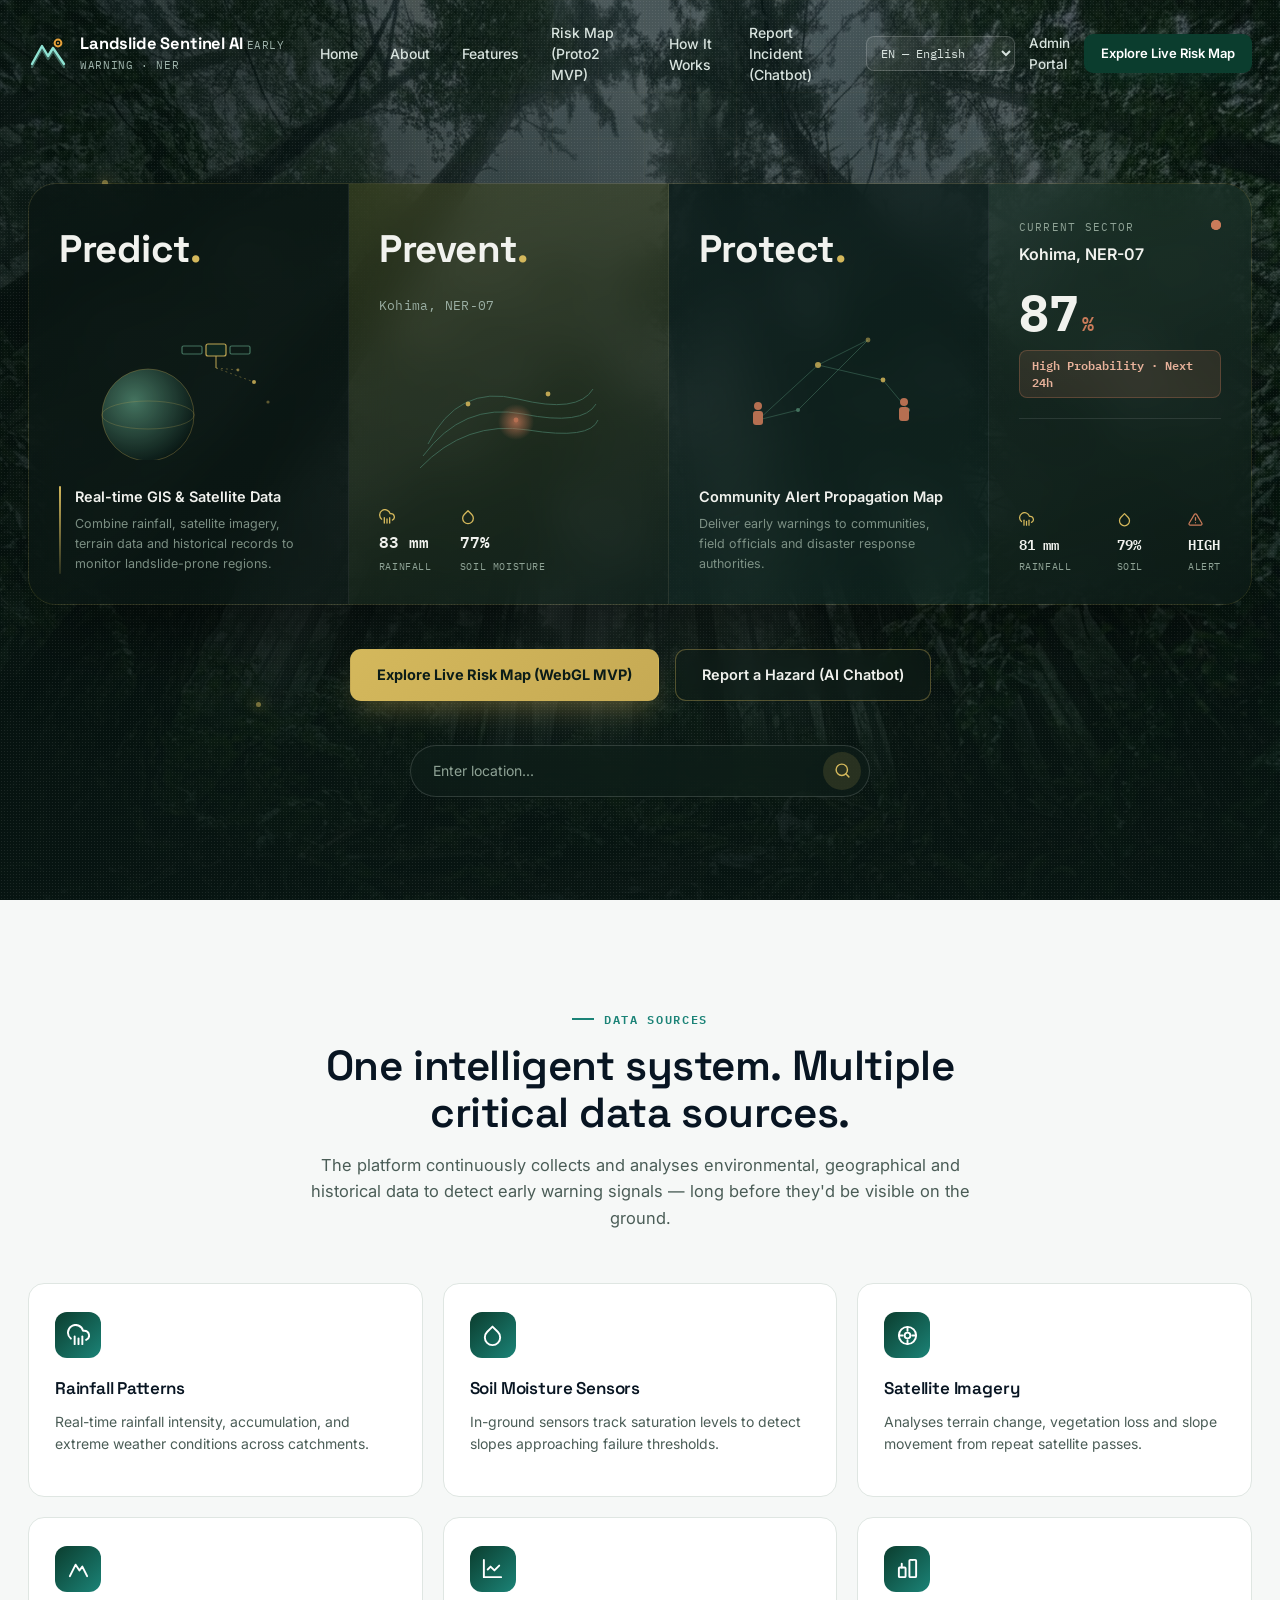
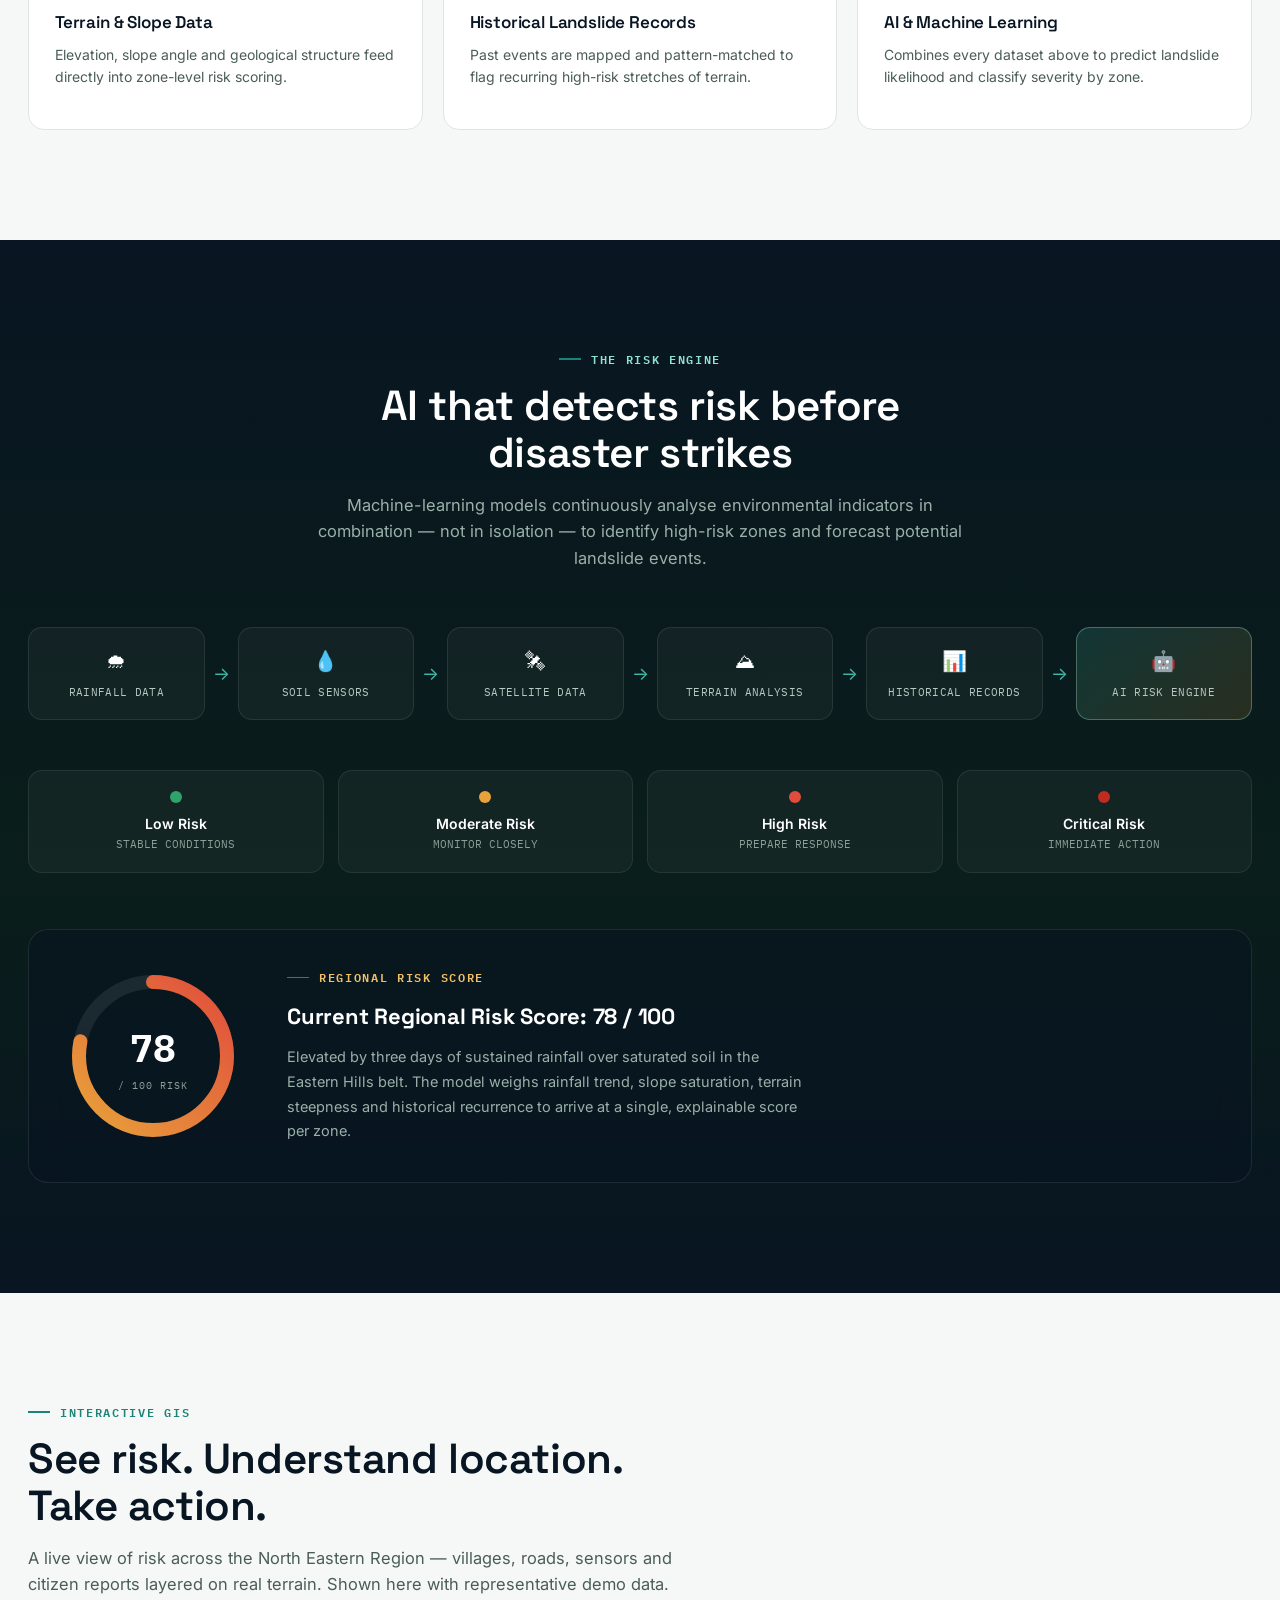
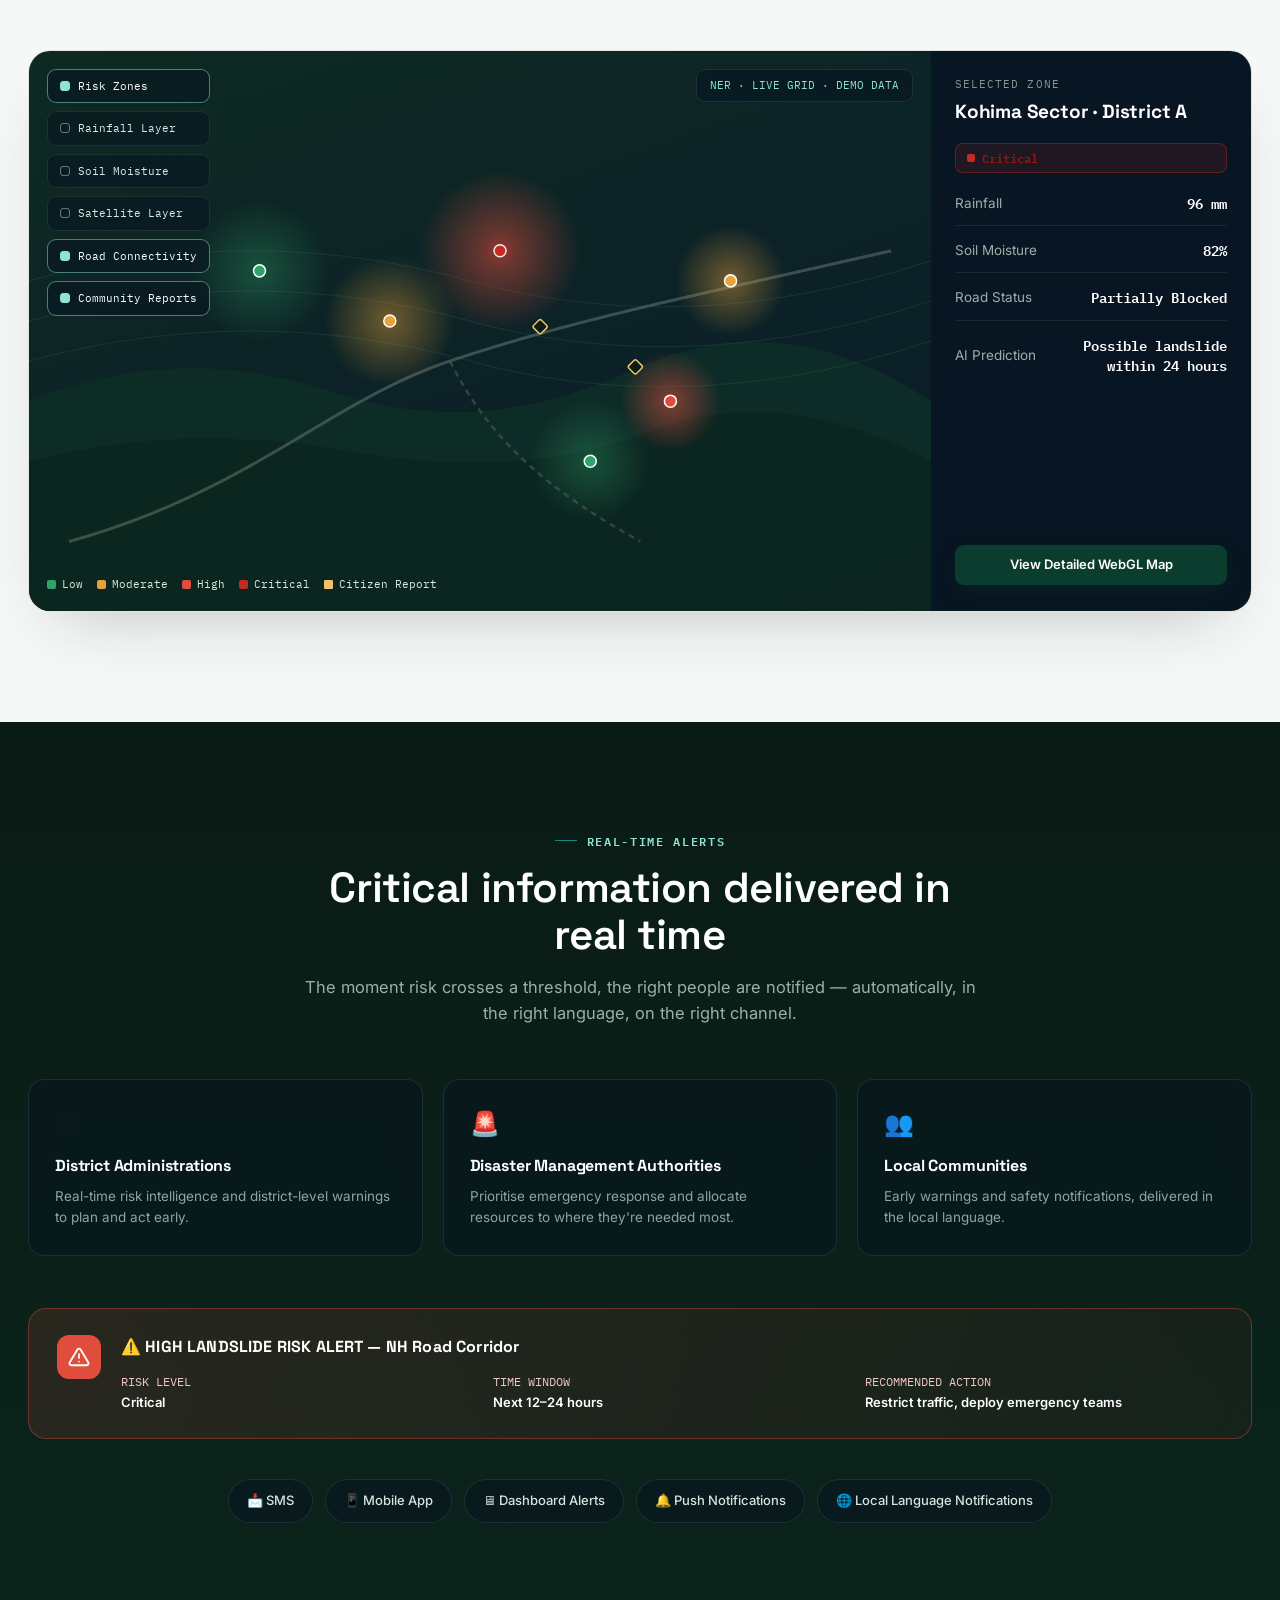
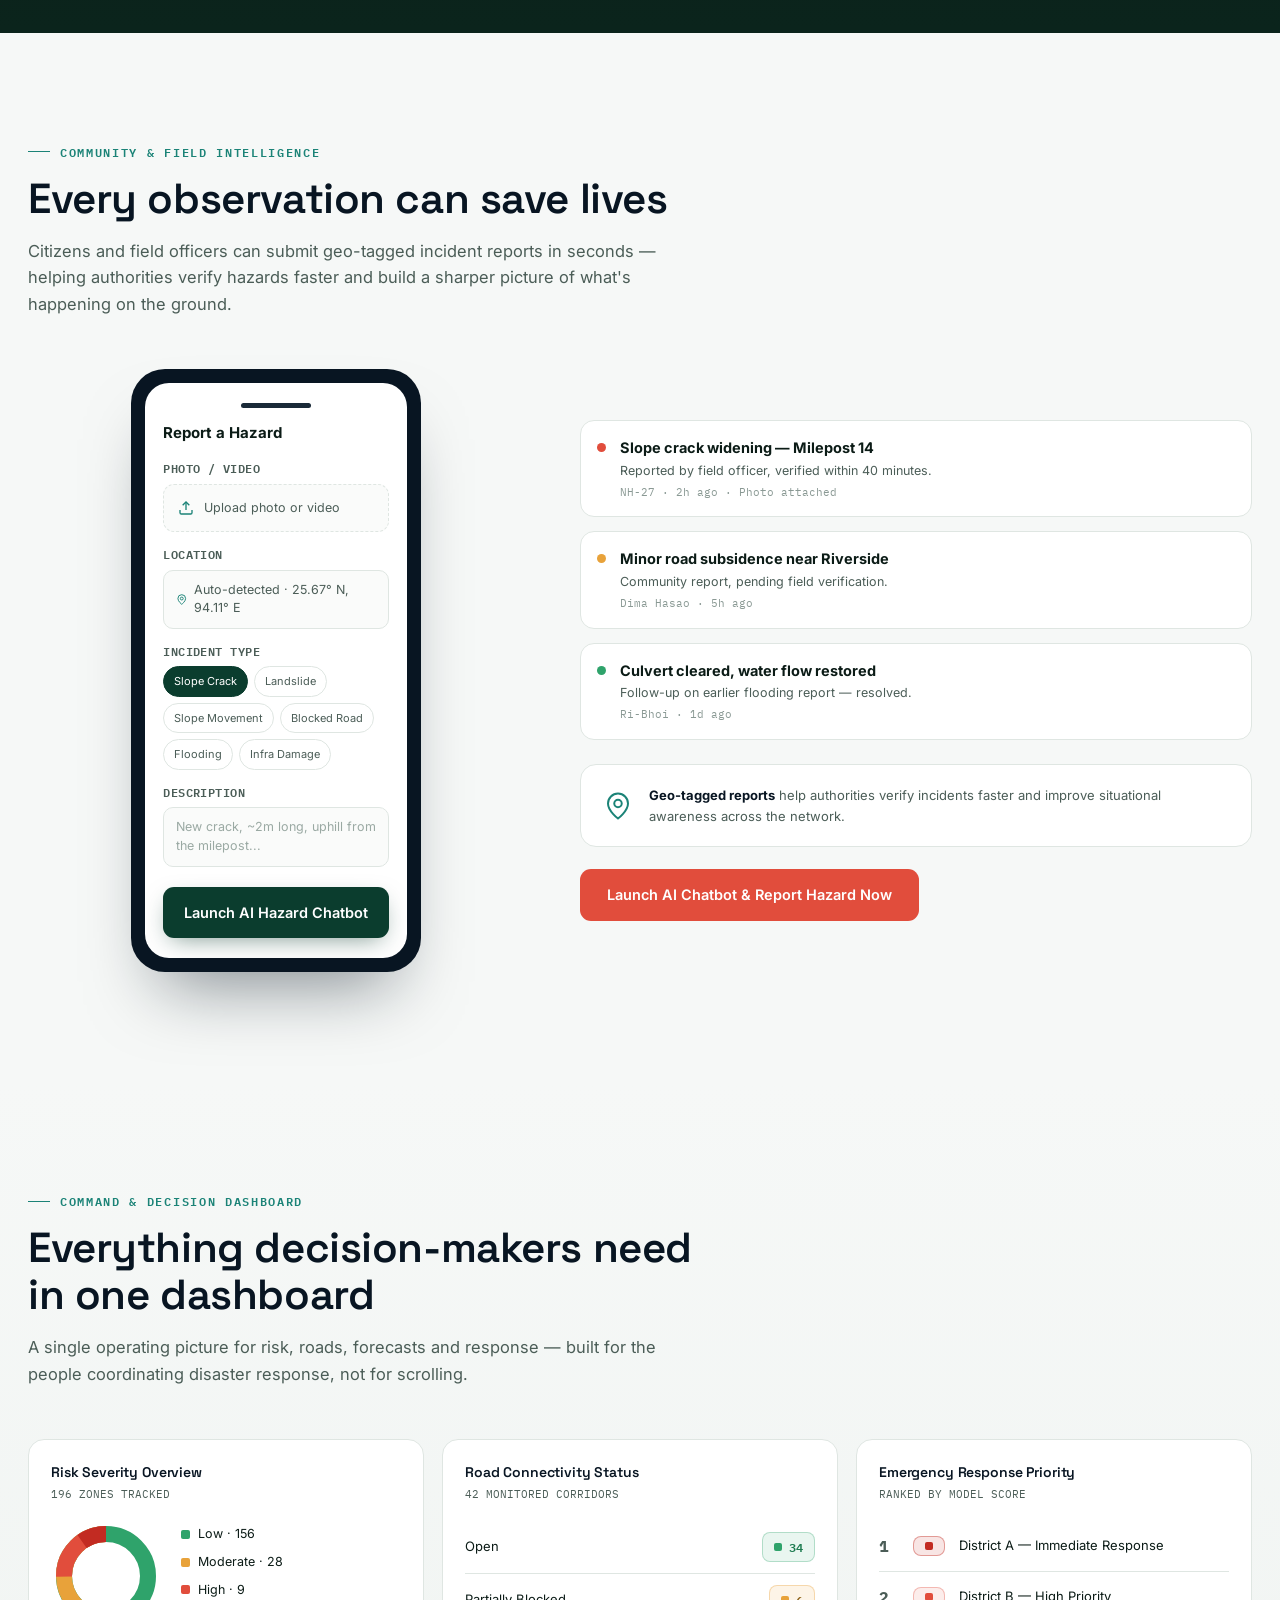
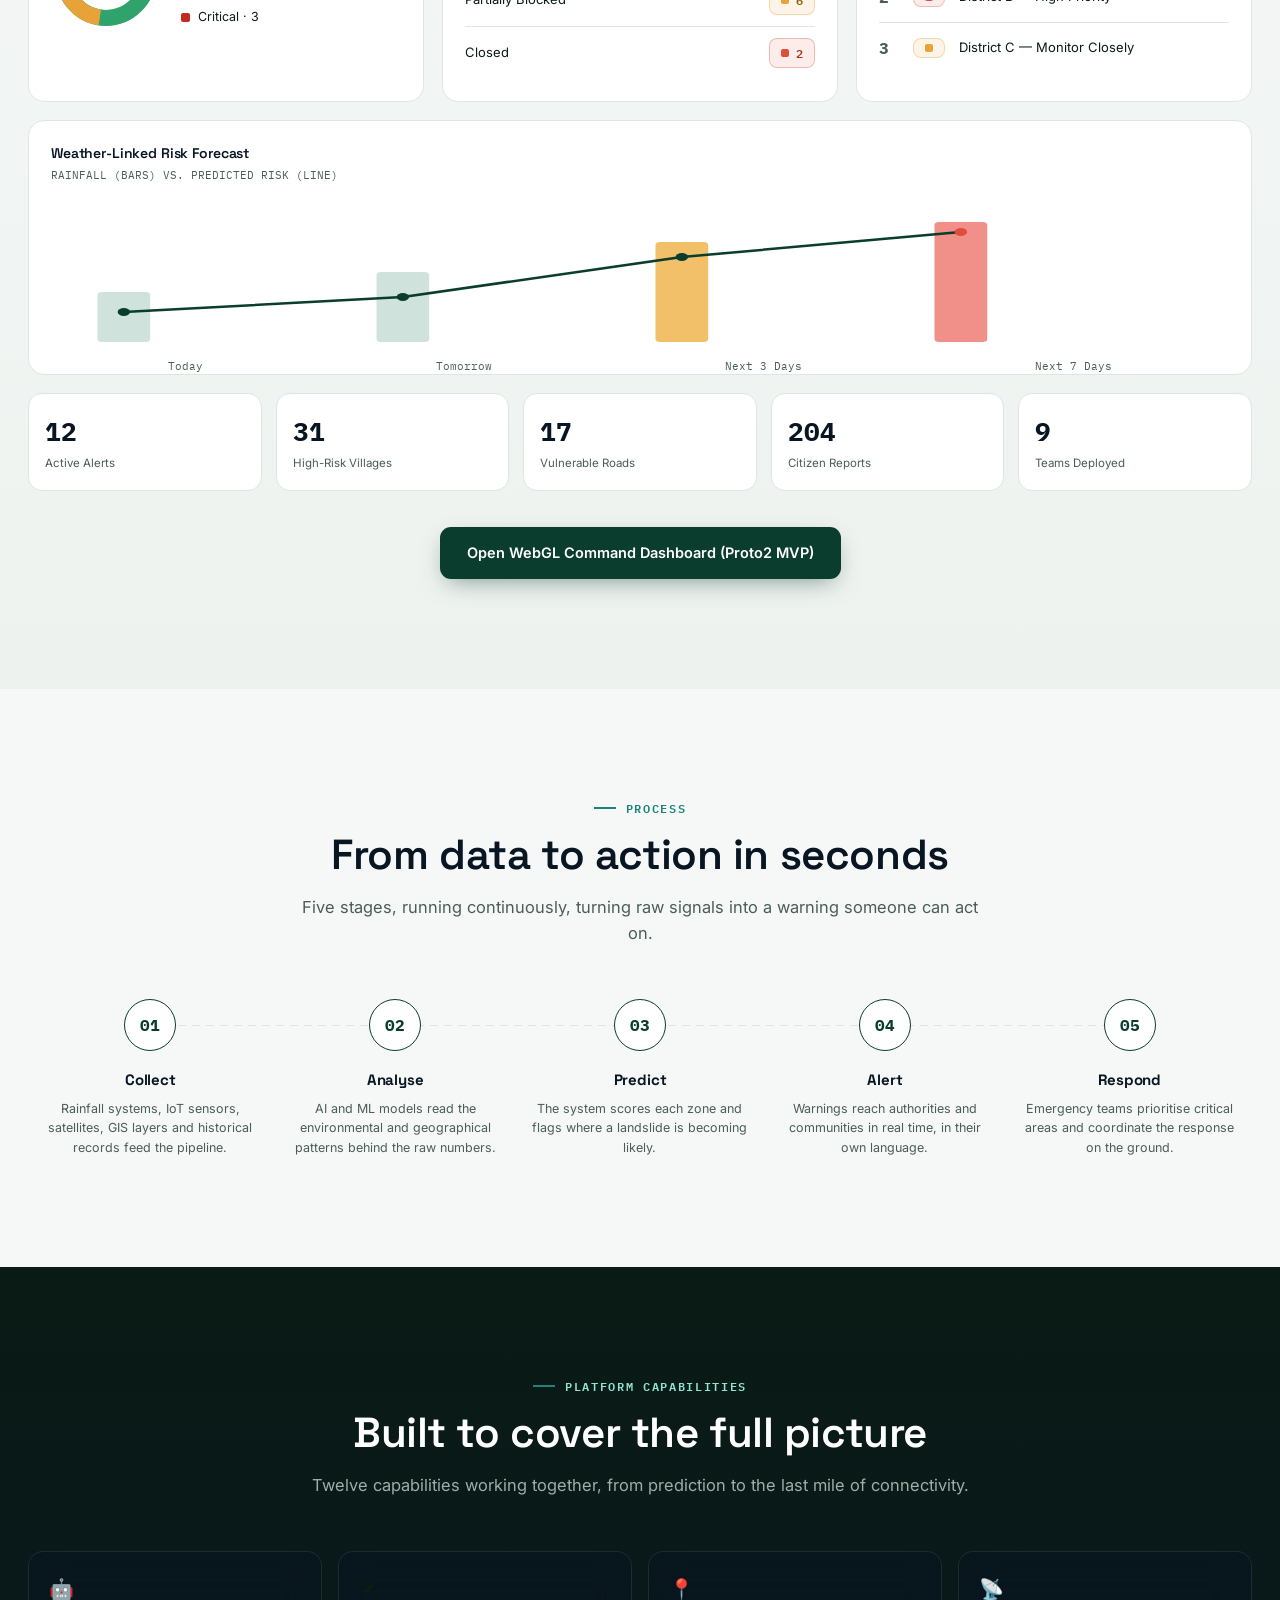
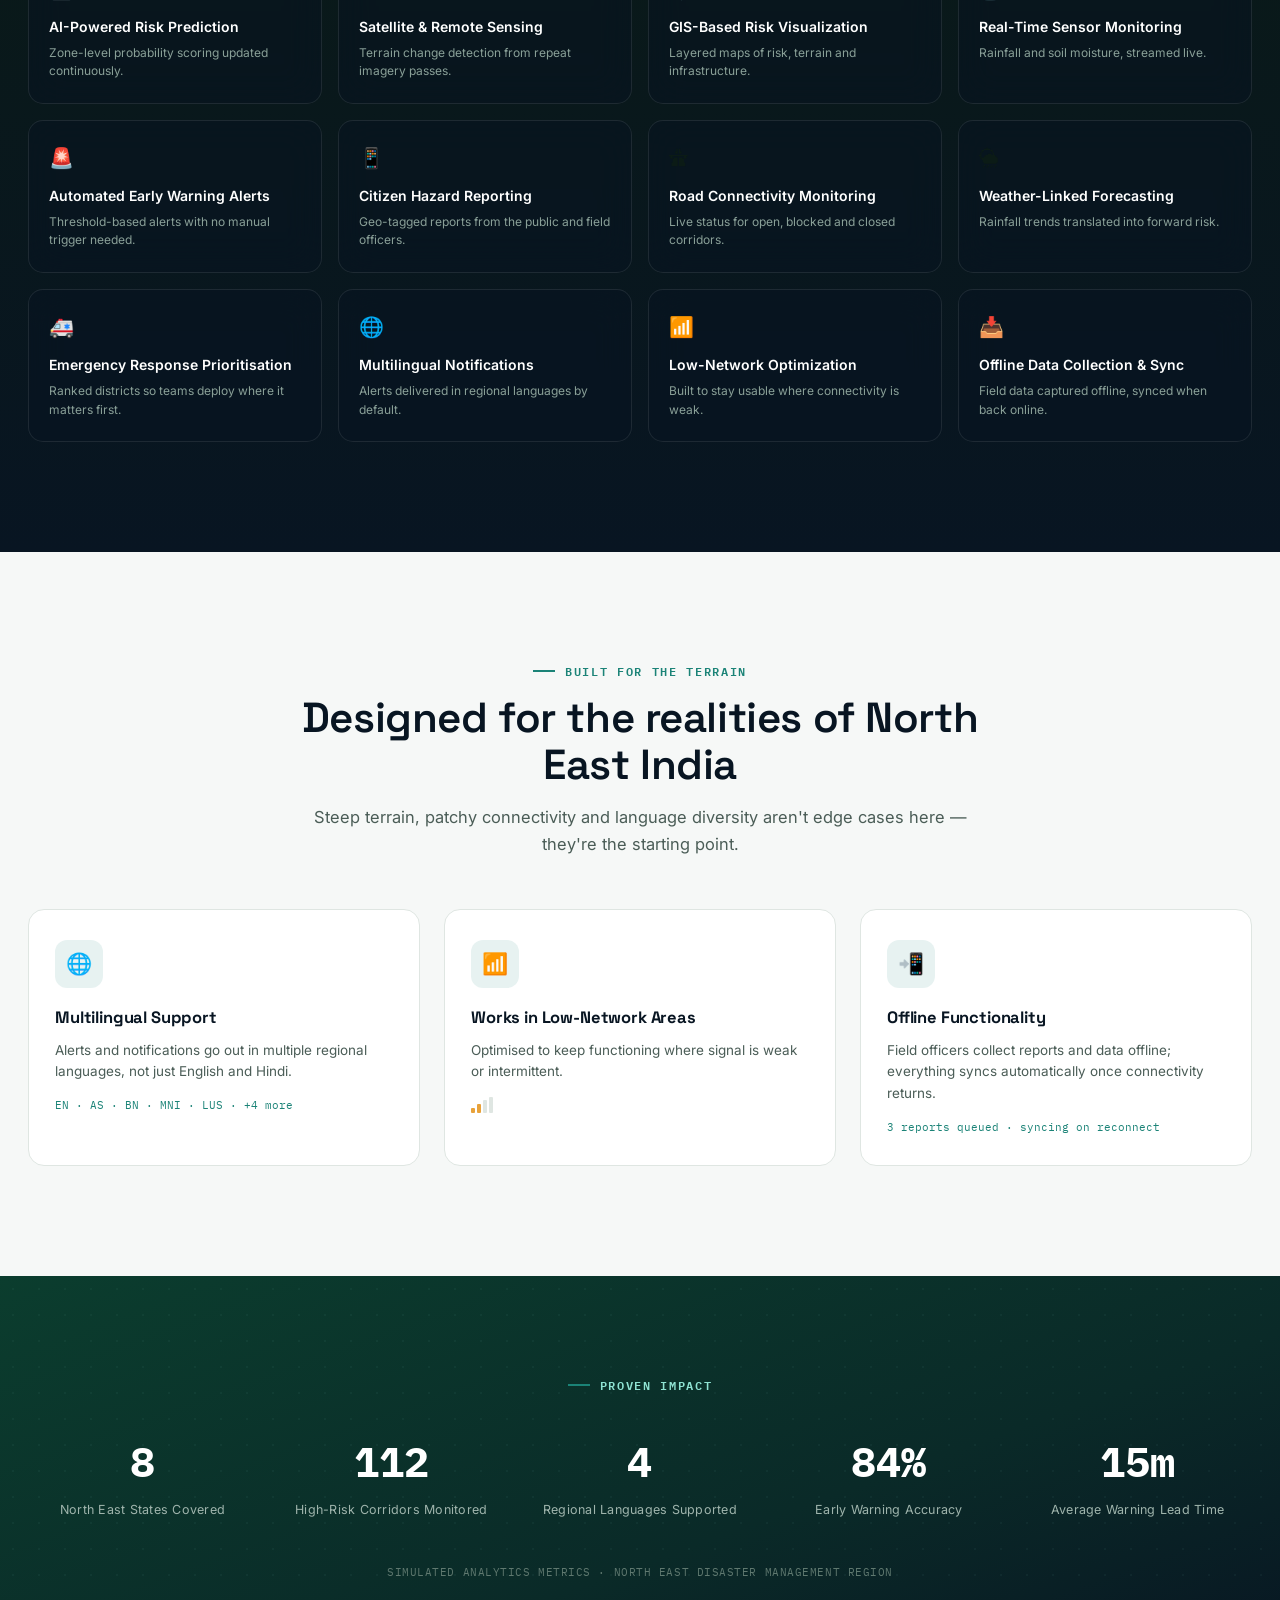
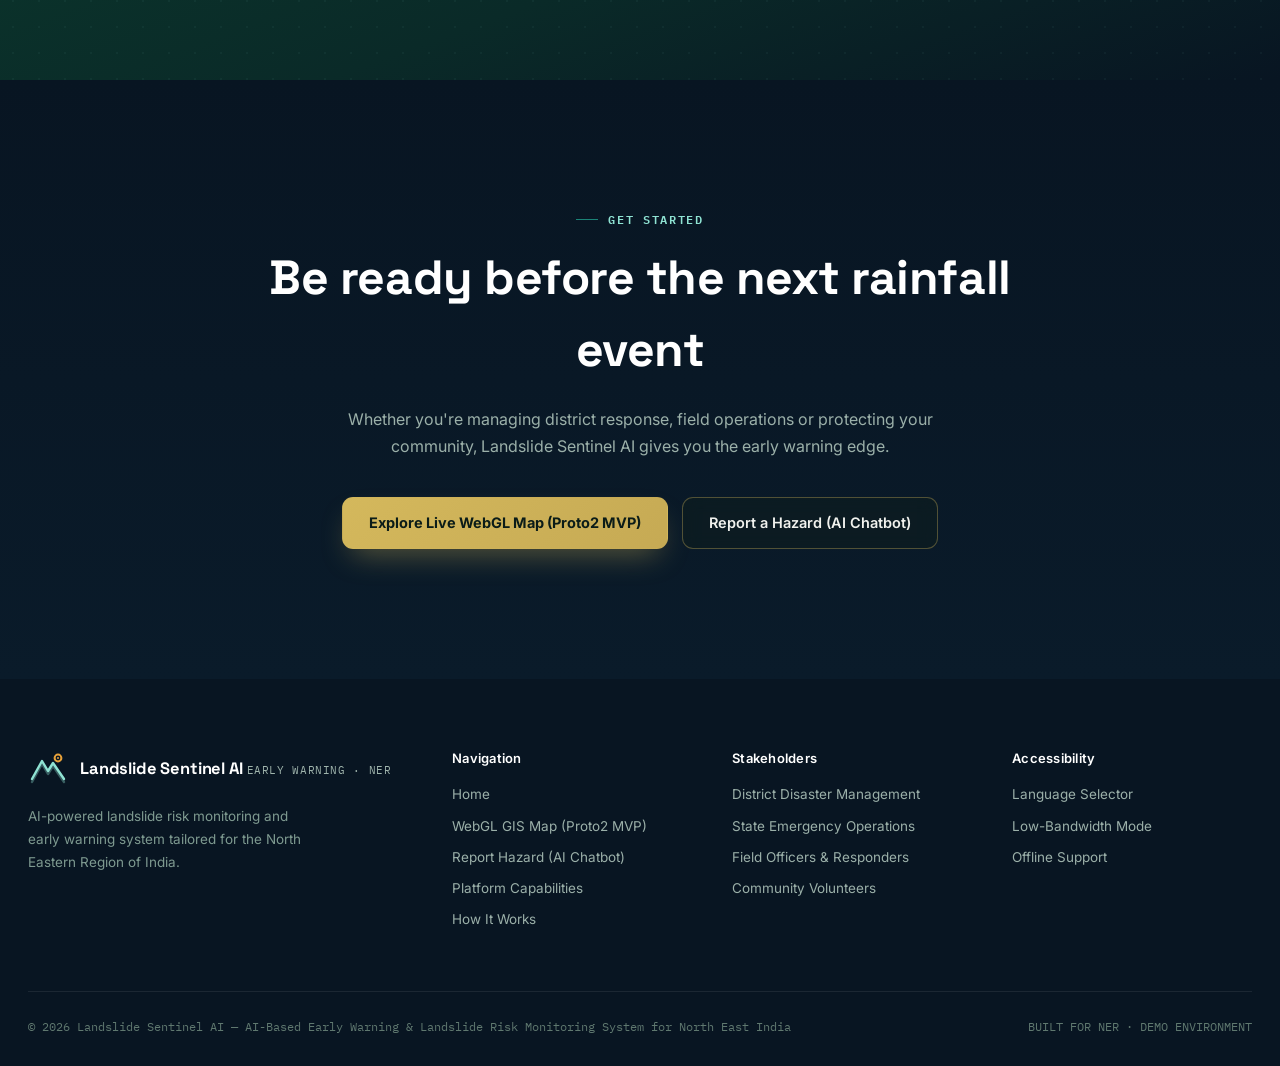
==== index.html @ 49d522de "improved ui" ====
<!DOCTYPE html>
<html lang="en">
<head>
  <meta charset="UTF-8" />
  <meta http-equiv="refresh" content="0; url=frontend/index.html" />
  <script type="text/javascript">
    window.location.href = "frontend/index.html";
  </script>
  <title>Redirecting to Landslide Sentinel AI Portal...</title>
</head>
<body>
  <p>Redirecting to Sentinel Landing Portal... <a href="frontend/index.html">Click here if not redirected</a>.</p>
</body>
</html>
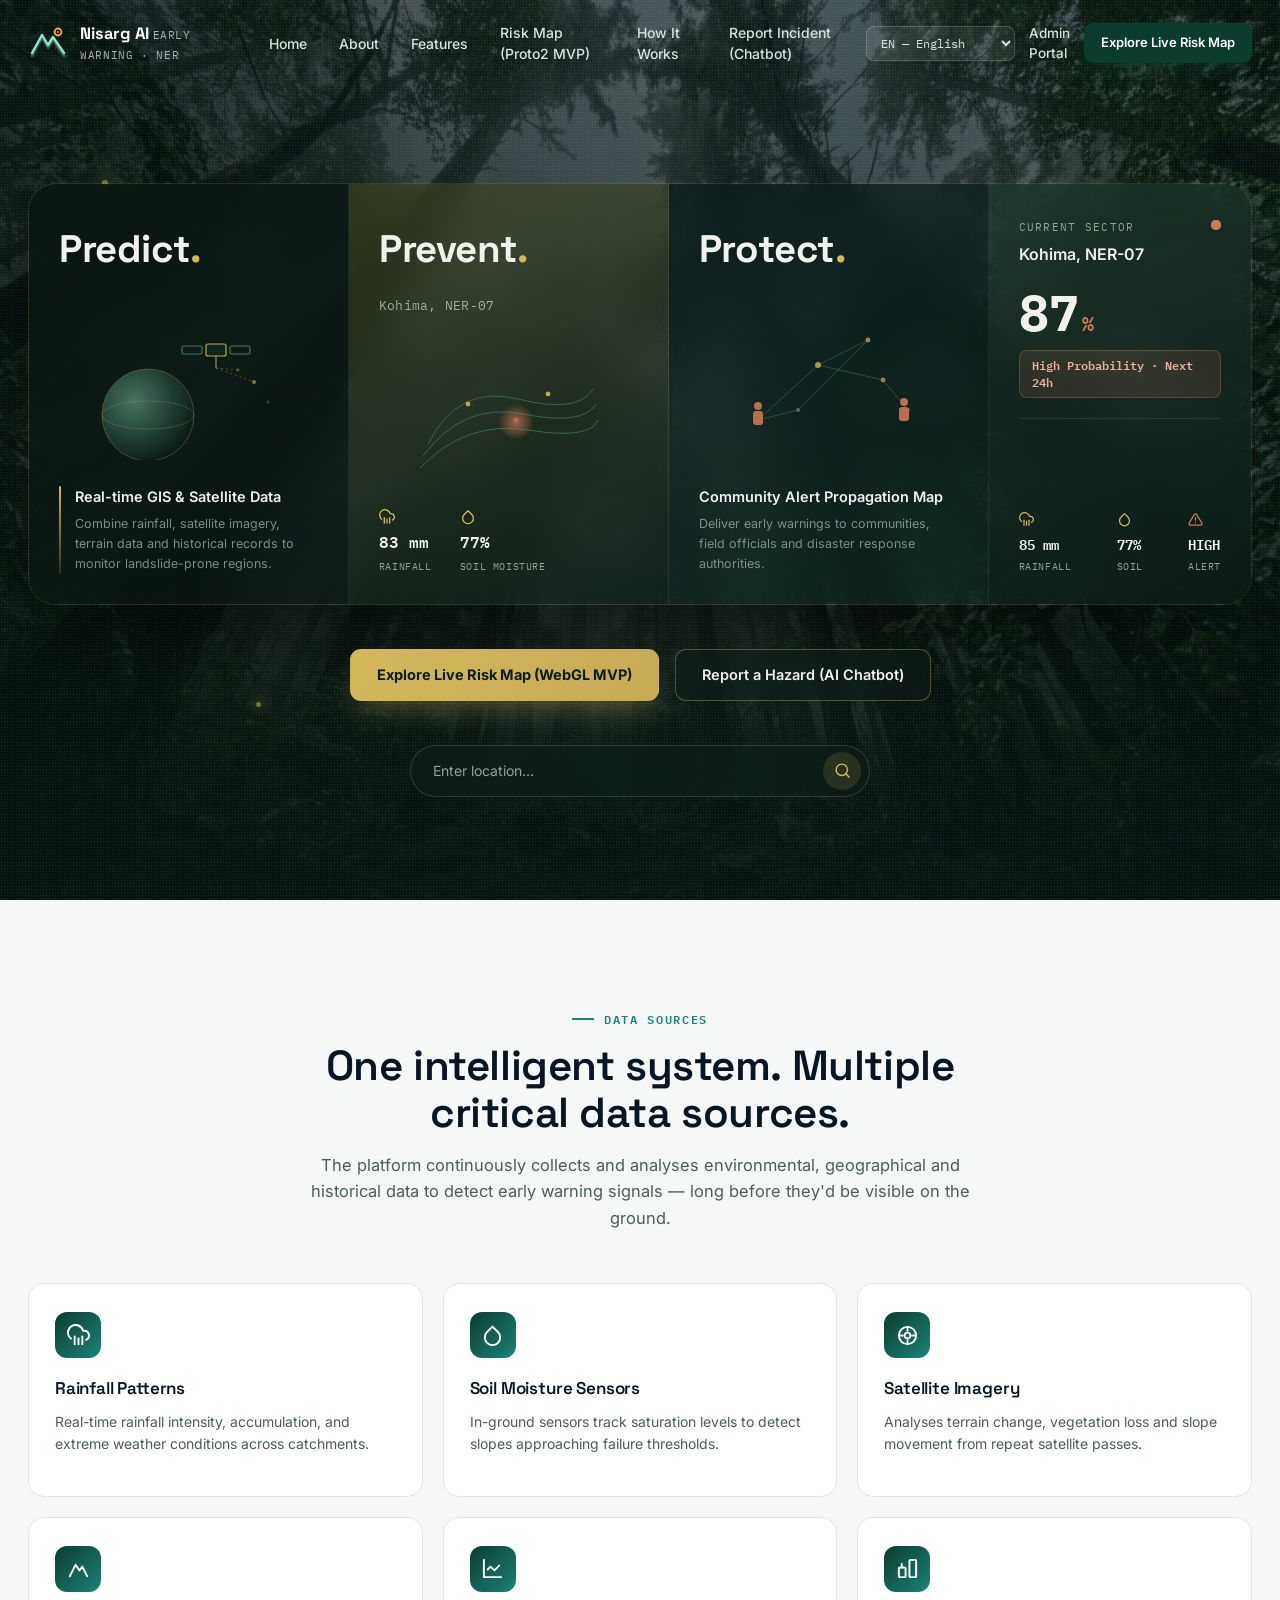
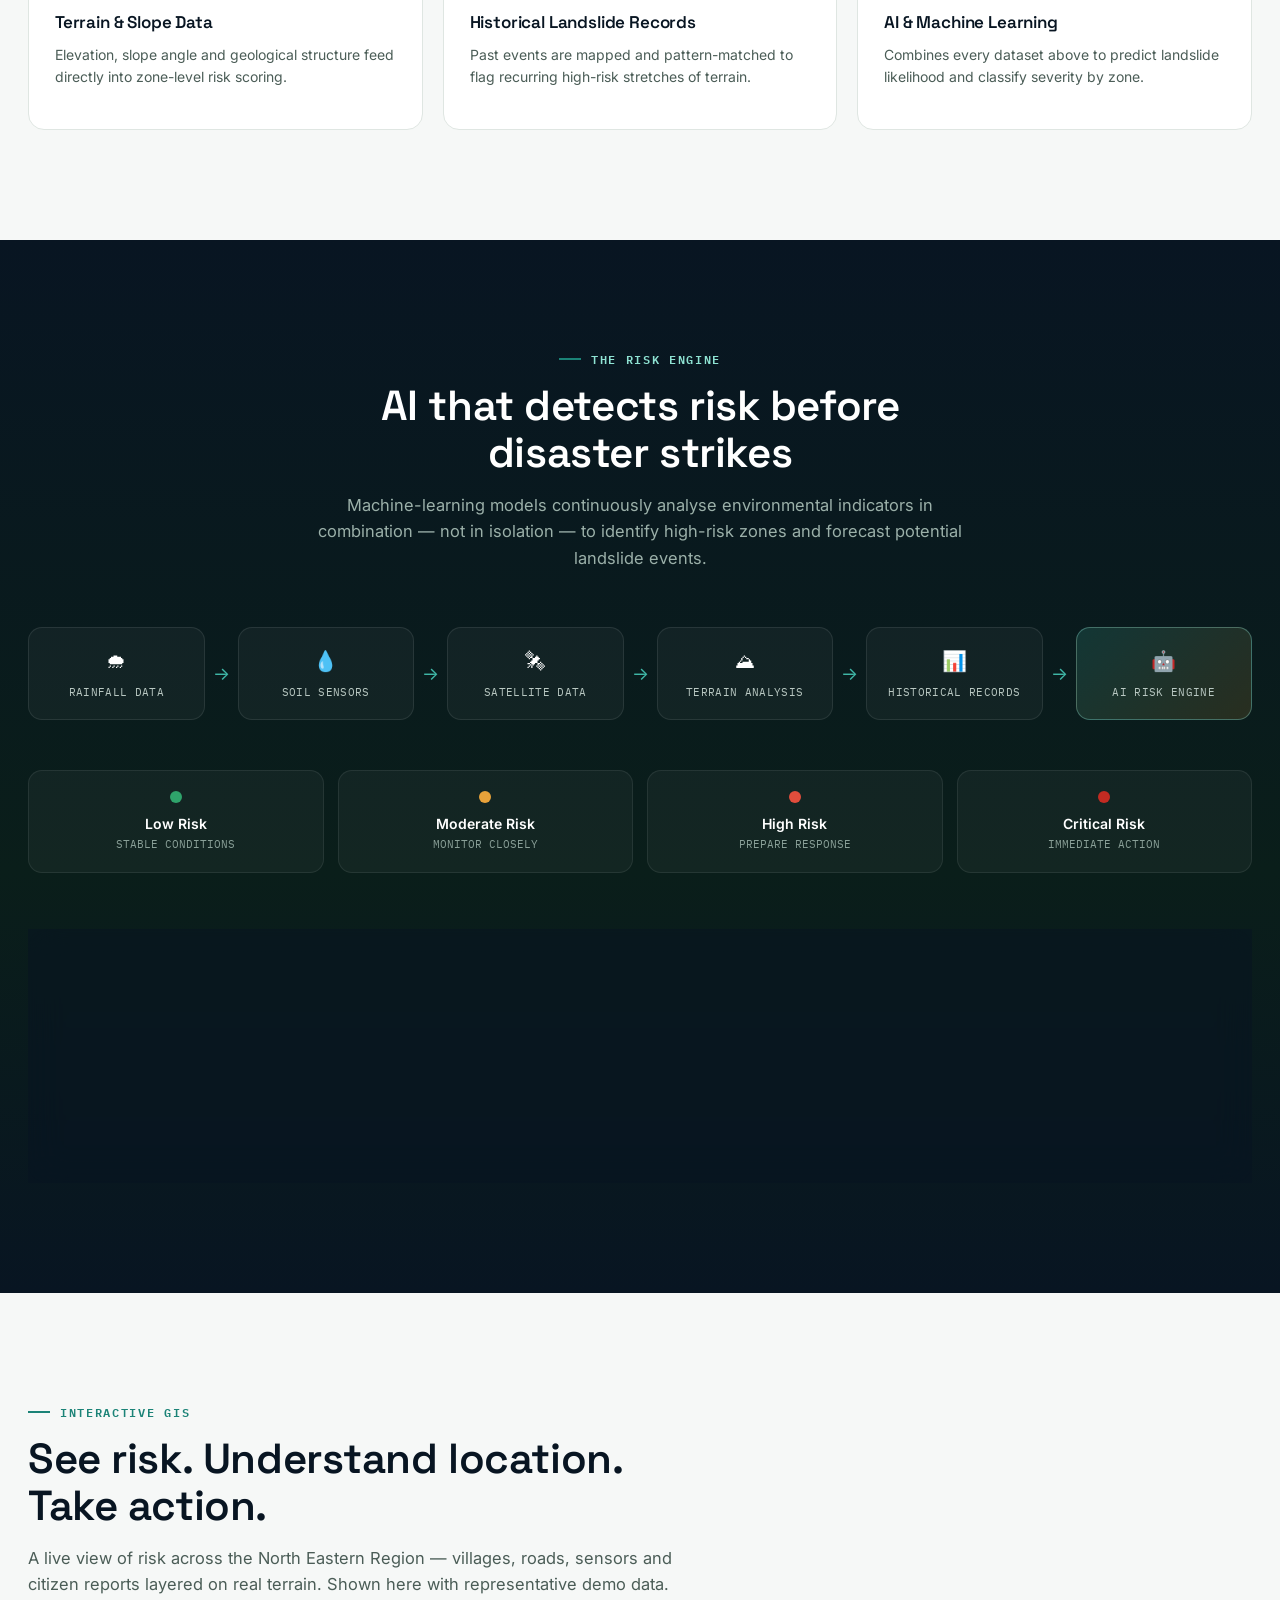
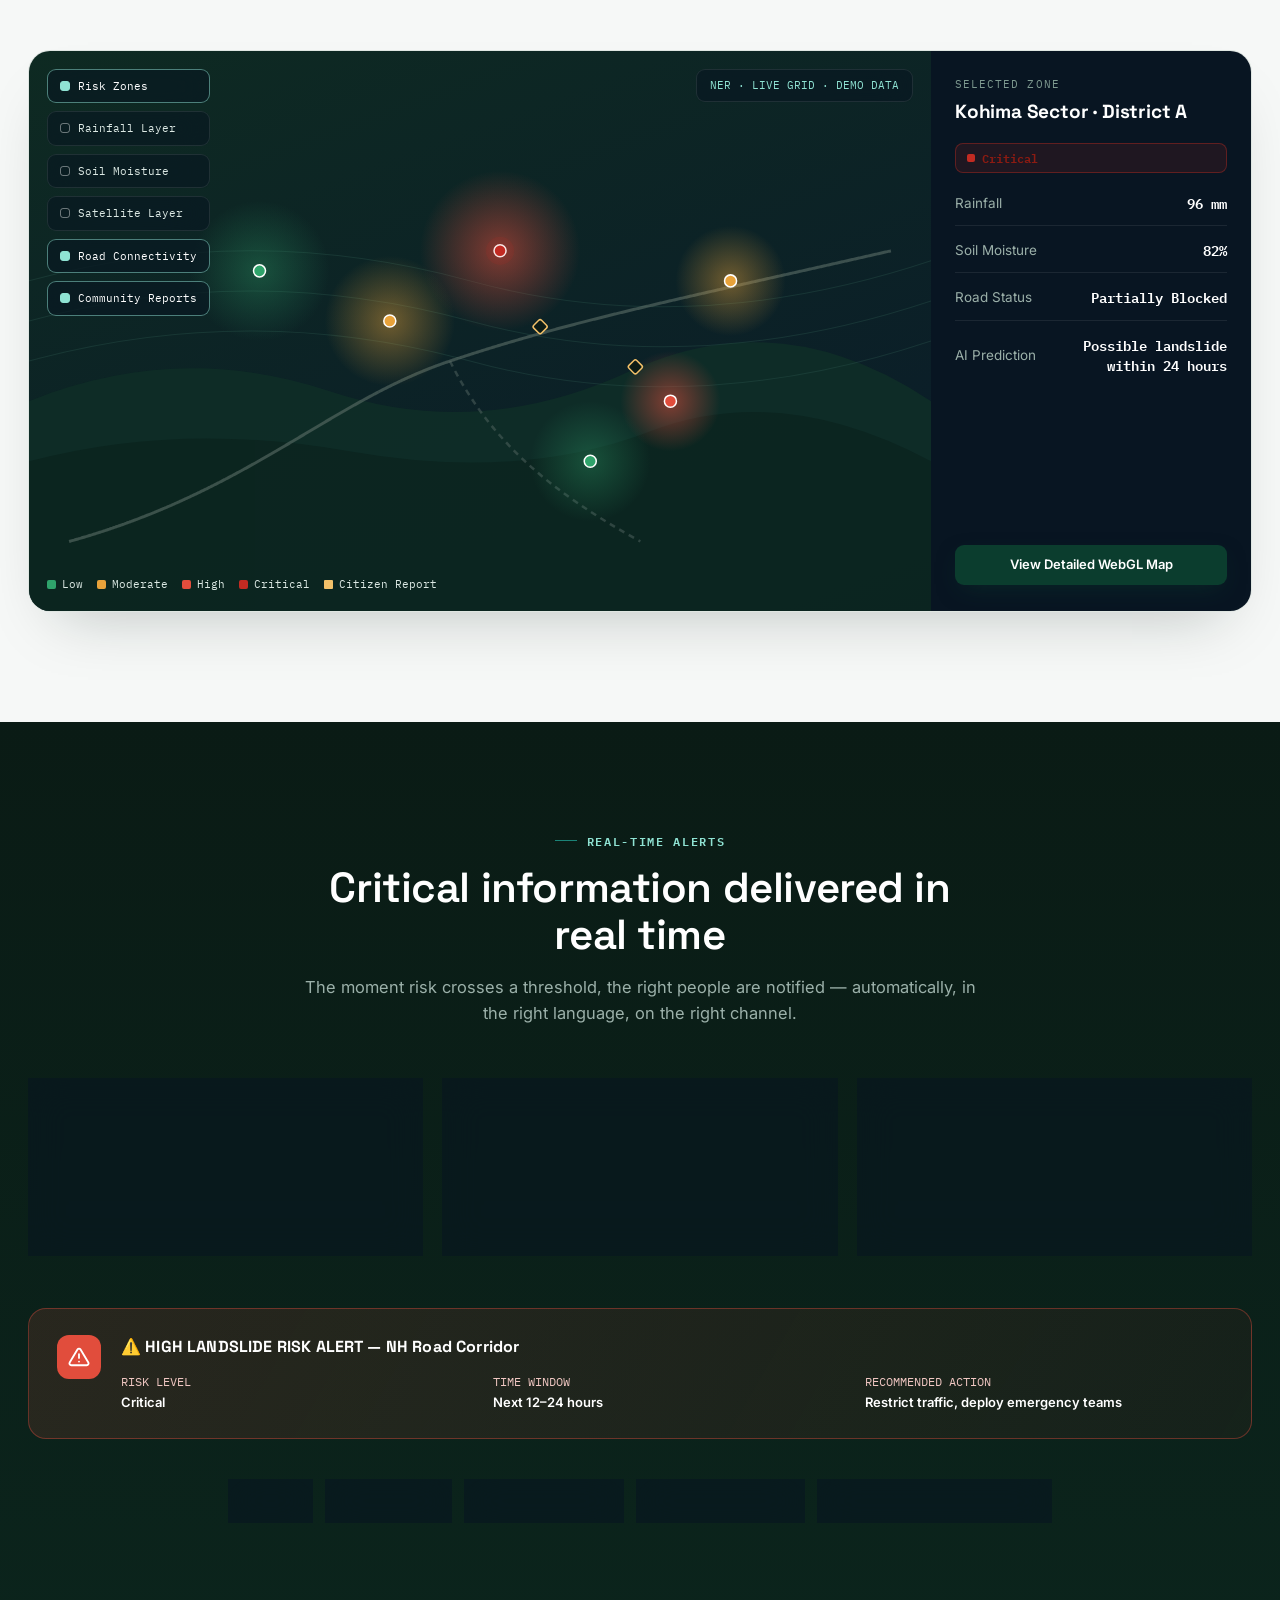
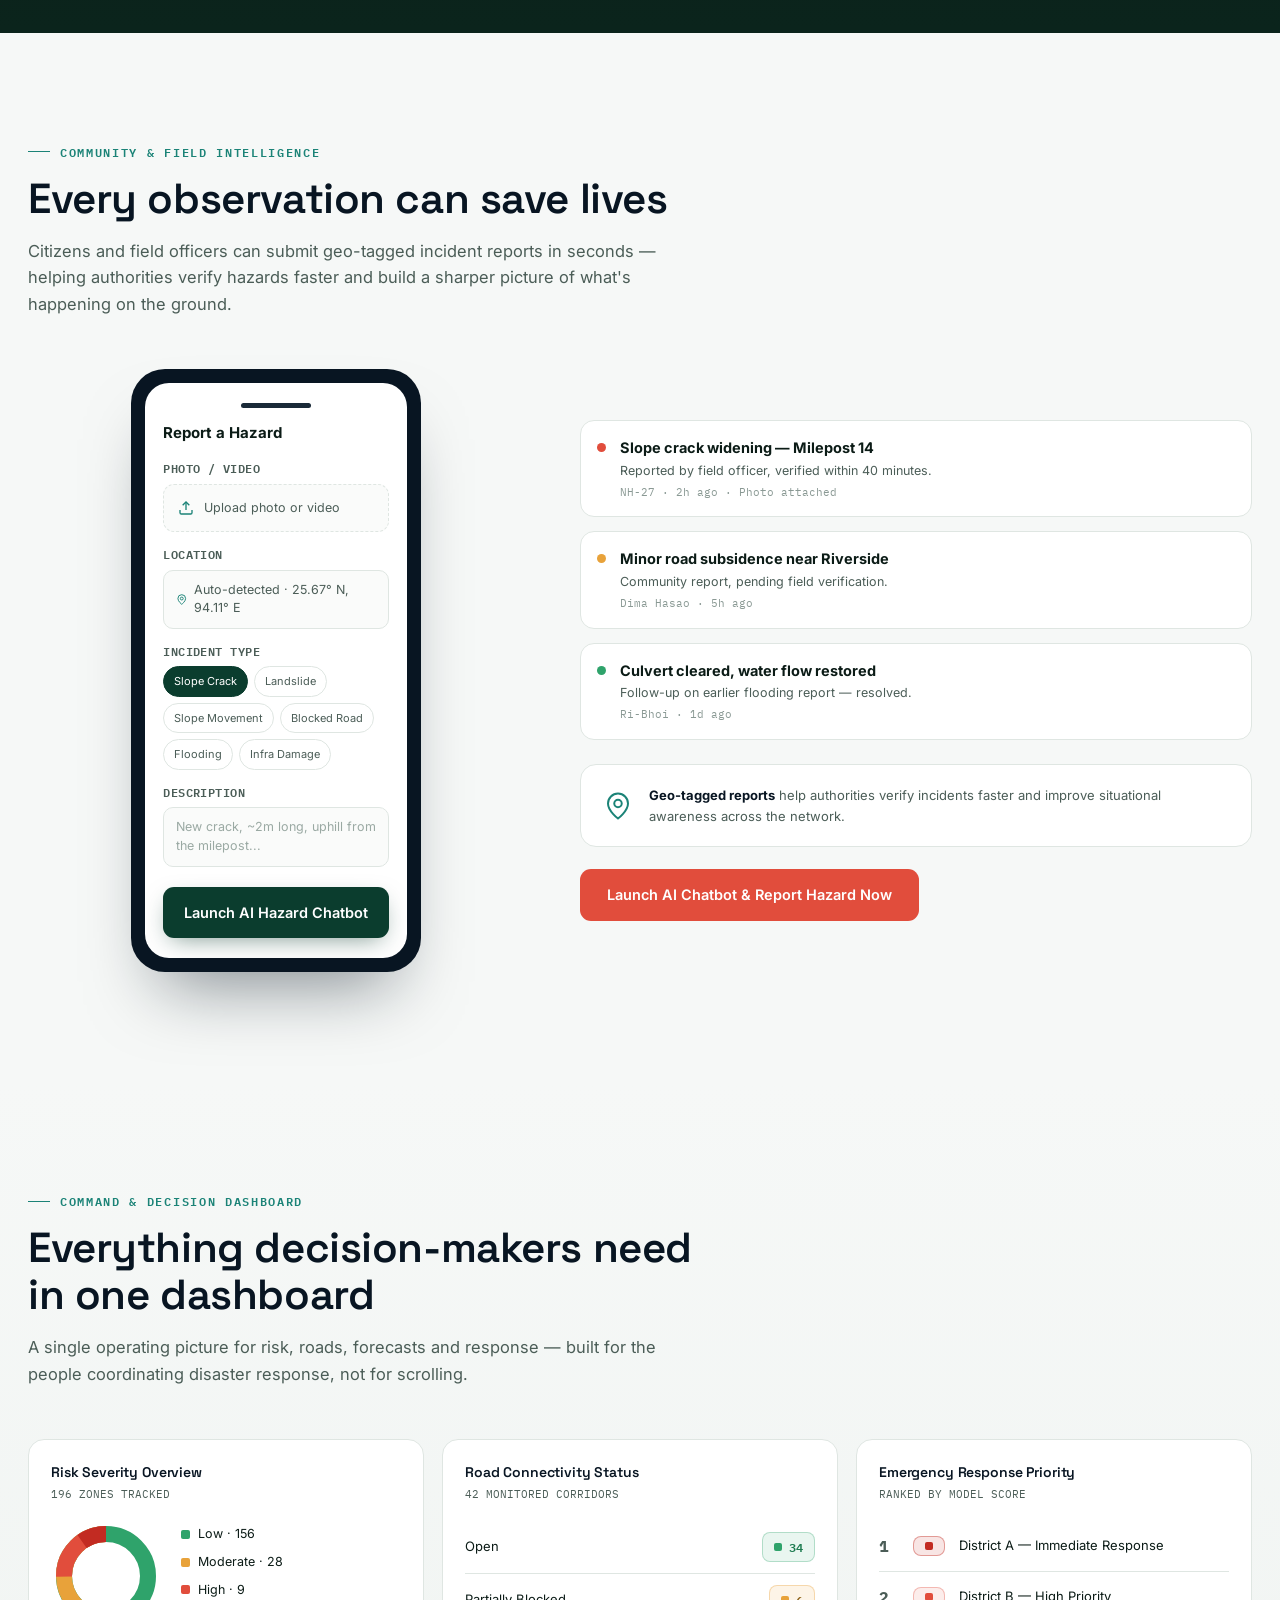
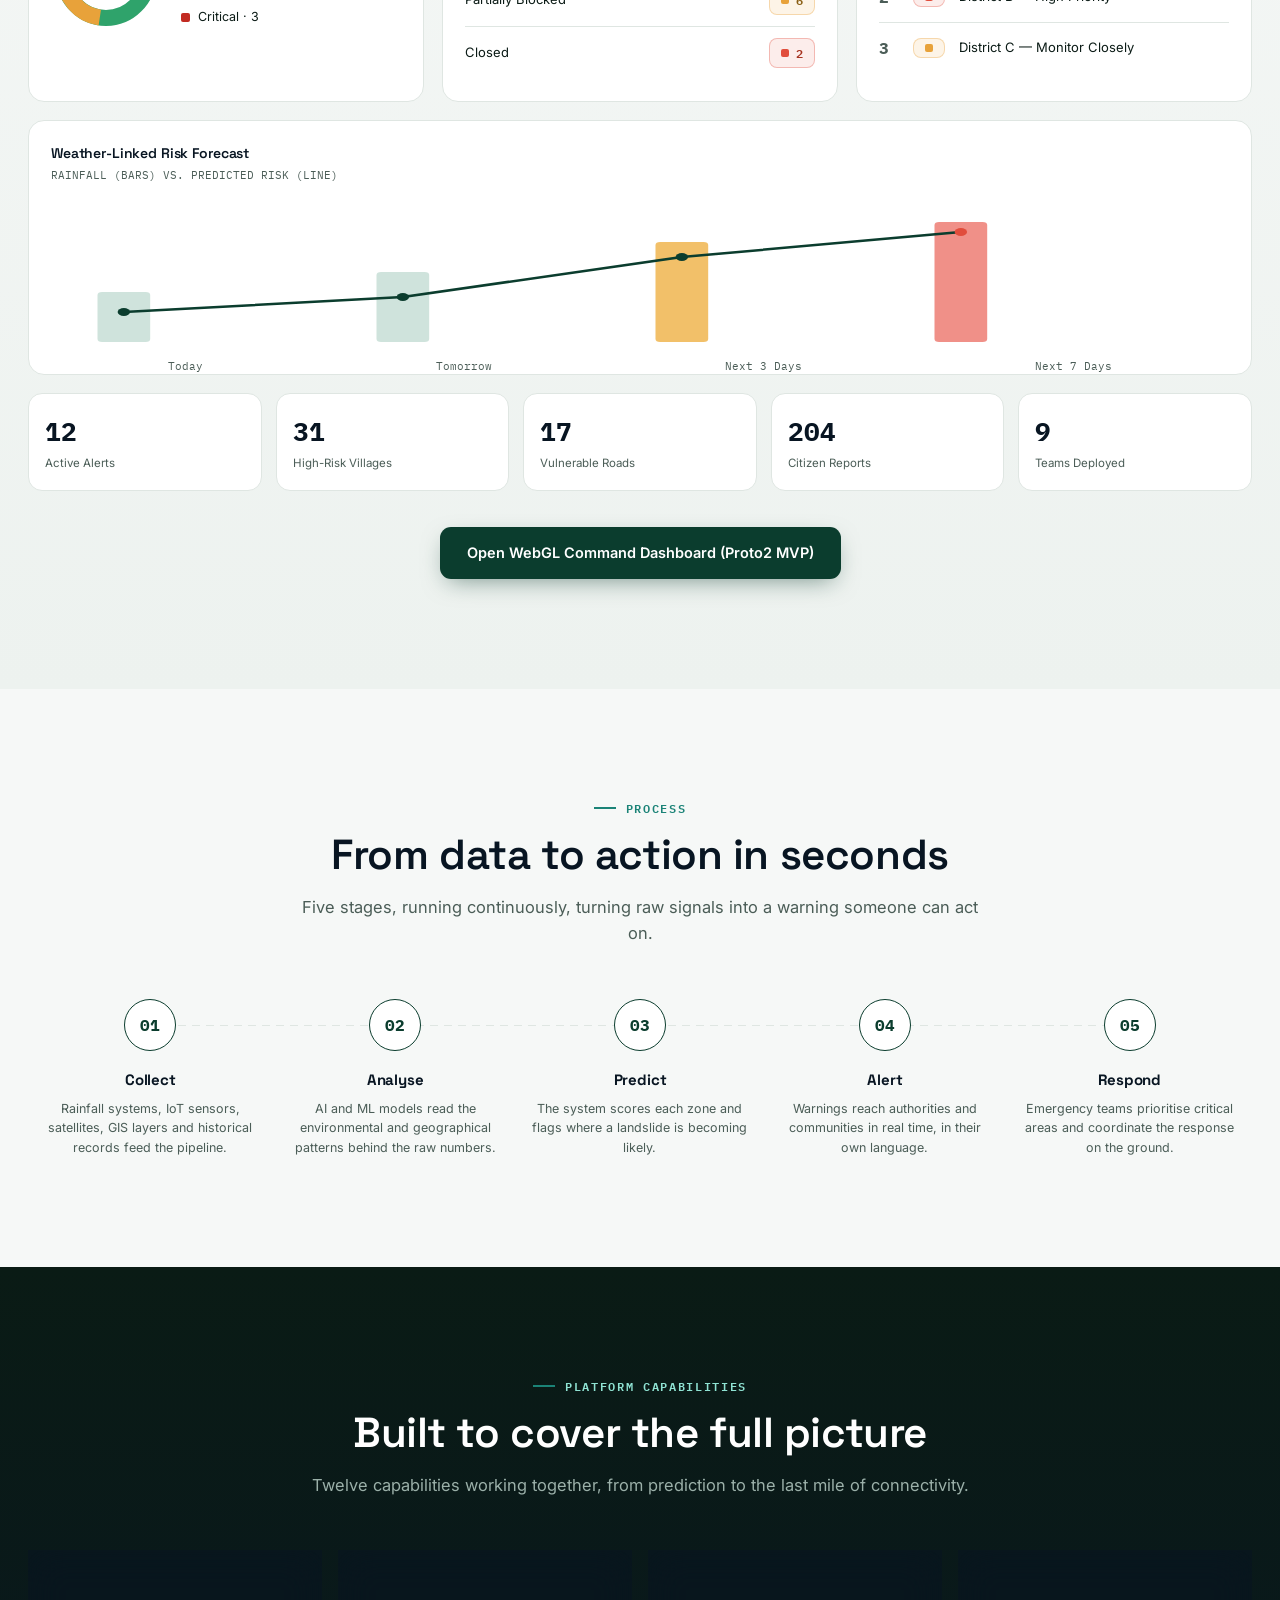
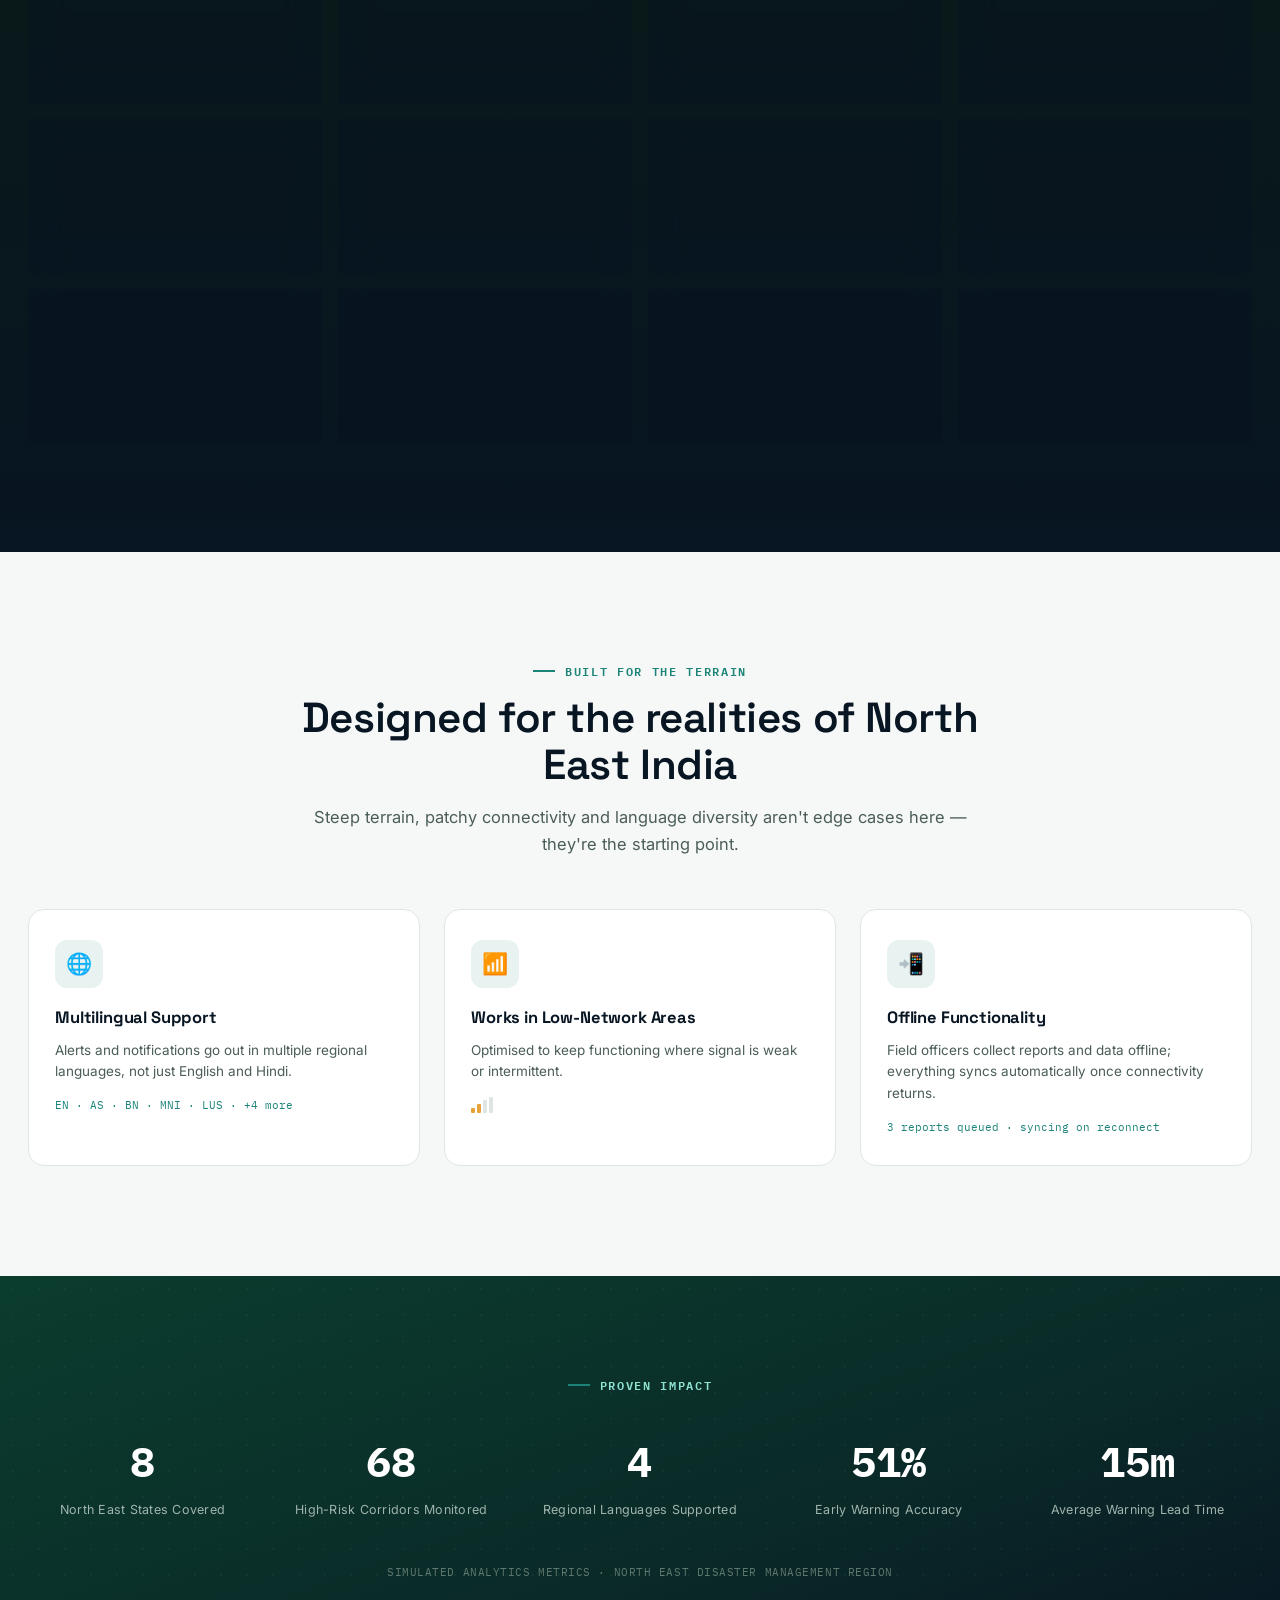
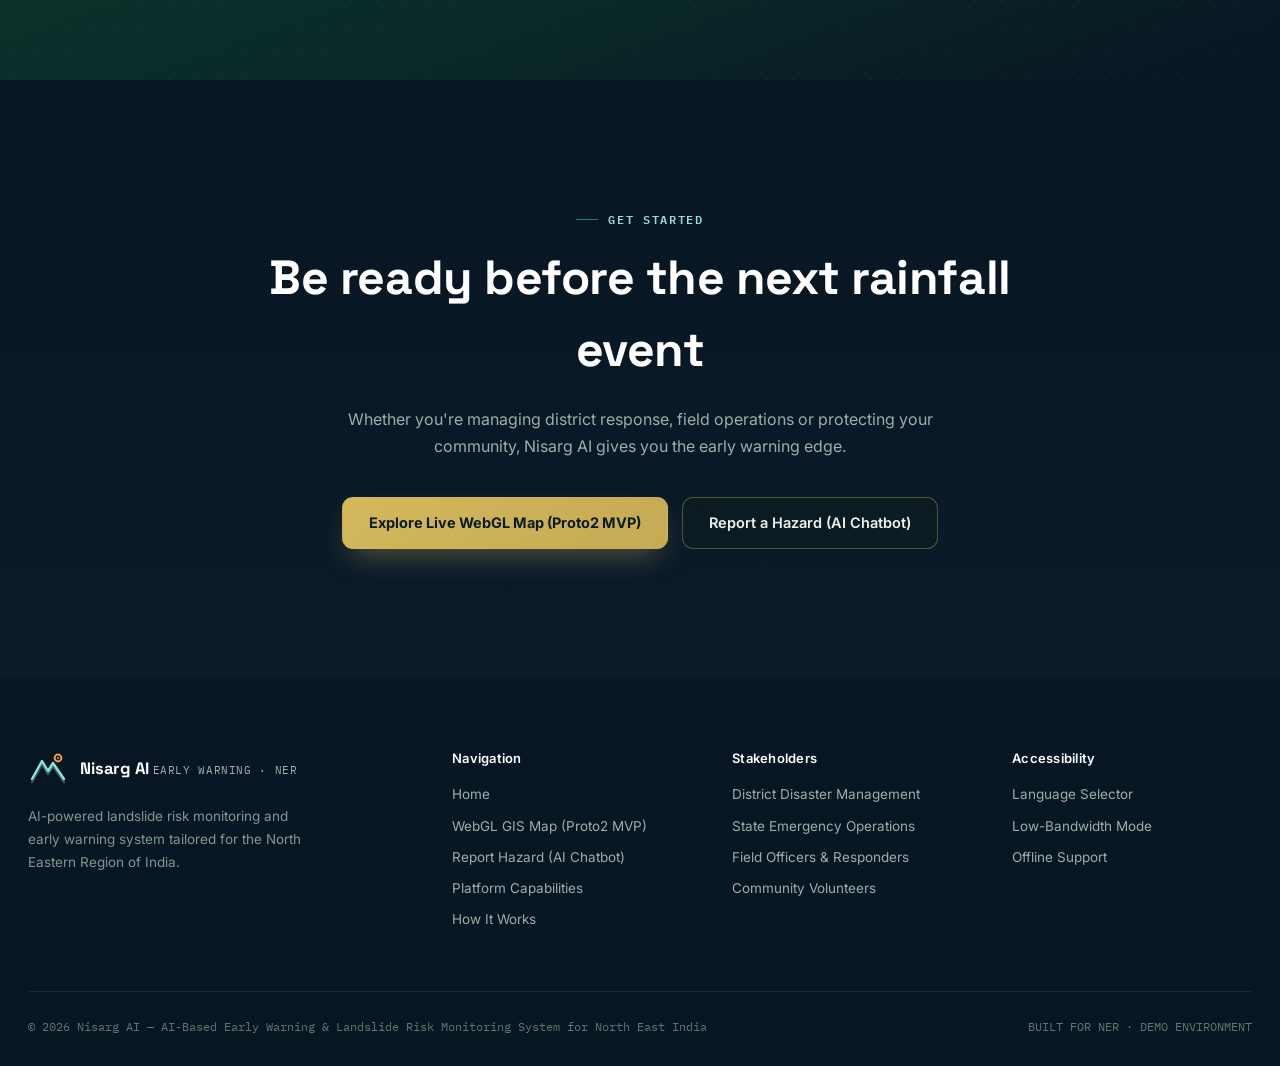
==== commit a6969d07: "changed name to Nisarg" ====
--- a/index.html
+++ b/index.html
@@ -6,9 +6,9 @@
   <script type="text/javascript">
     window.location.href = "frontend/index.html";
   </script>
-  <title>Redirecting to Landslide Sentinel AI Portal...</title>
+  <title>Redirecting to Nisarg AI Portal...</title>
 </head>
 <body>
-  <p>Redirecting to Sentinel Landing Portal... <a href="frontend/index.html">Click here if not redirected</a>.</p>
+  <p>Redirecting to Nisarg Landing Portal... <a href="frontend/index.html">Click here if not redirected</a>.</p>
 </body>
 </html>
